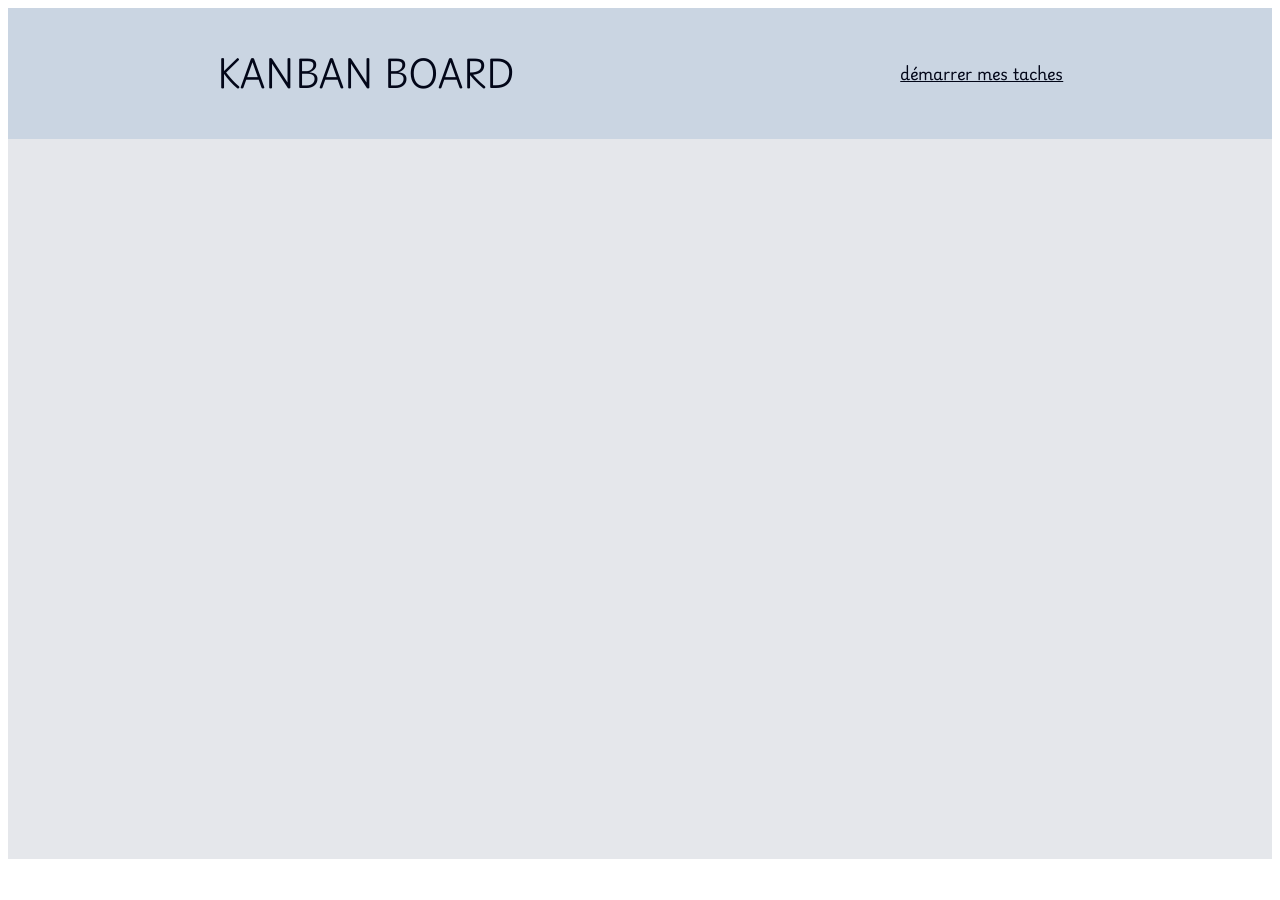
==== accueuil.html @ f99e7bd8 "création d'une page d'accueuil sur une nouvelle branche" ====
<!DOCTYPE html>
<html lang="fr">
  <head>
    <meta charset="UTF-8" />
    <link rel="preconnect" href="https://fonts.googleapis.com" />
    <link rel="preconnect" href="https://fonts.gstatic.com" crossorigin />
    <link
      href="https://fonts.googleapis.com/css2?family=Lexend+Exa:wght@100..900&family=Playwrite+DE+Grund:wght@100..400&display=swap"
      rel="stylesheet"
    />
    <link rel="stylesheet" href="style.css" />
    <meta name="viewport" content="width=device-width, initial-scale=1.0" />
    <title>accueuil kanban</title>
  </head>
  <body>
    <header>
      <h1>Kanban Board</h1>
      <a href="index.html" class="lienAccueuil">démarrer mes taches</a>
    </header>
    <main></main>
    <script src="main.js" type="module"></script>
  </body>
</html>
---- style.css ----
html,
body {
  font-family: "Playwrite DE Grund", cursive;
  font-optical-sizing: auto;
  font-weight: 100;
  font-style: normal;
}

header {
  background-color: oklch(86.9% 0.022 252.894);
  display: flex;
  justify-content: space-around;
  align-items: center;
  padding: 1rem;
}

main {
  background-color: oklch(92.8% 0.006 264.531);
  height: 80vh;
  display: flex;
  justify-content: space-around;
  gap: 10px;
  align-items: center;
  overflow-y: auto;
  overflow-x: auto;
}

.nouvelleListe {
  height: auto;
  width: auto;
  padding: 1rem;
  background-color: oklch(88.2% 0.059 254.128);
  border-radius: 20px;
  border: 1px solid oklch(28.2% 0.091 267.935);
  box-shadow: 5px 5px oklch(27.9% 0.041 260.031);
  display: flex;
  flex-direction: column;
  justify-content: space-around;
}

h1,
h3 {
  text-transform: uppercase;
  color: oklch(12.9% 0.042 264.695);
  text-align: center;
}

.ajouterListe {
  height: 40px;
  font-family: "Playwrite DE Grund", cursive;
  border-radius: 10px;
  cursor: pointer;
  background-color: oklch(88.2% 0.059 254.128);
  border: 1px solid;
}

.ajouterListe:hover {
  animation: pulse-beat-alt1 0.6s ease-in-out;
}
@keyframes pulse-beat-alt1 {
  0% {
    transform: translateY(0) scale(1) rotate(0deg);
  }
  25% {
    transform: translateY(-8px) scale(1.05) rotate(5deg);
  }
  50% {
    transform: translateY(4px) scale(0.95) rotate(-3deg);
  }
  75% {
    transform: translateY(-3px) scale(1.02) rotate(3deg);
  }
  100% {
    transform: translateY(0) scale(1) rotate(0deg);
  }
}

.lienAccueuil {
  font-weight: bold;
  color: oklch(12.9% 0.042 264.695);
}

button {
  font-family: "Playwrite DE Grund", cursive;
  cursor: pointer;
}

.bouttonSupprimerListe {
  margin-top: 0.5rem;
  border-radius: 10px;
  padding: 0.2rem;
  border: 1px solid;
}

.bouttonSupprimerListe:hover {
  background-color: rgb(219, 219, 219);
  color: rgb(247, 70, 70);
  transition: 0.3s;
}

.tache {
  display: flex;
  justify-content: space-around;
  align-items: center;
  background-color: oklch(95.1% 0.026 236.824);
  margin-bottom: 0.5rem;
  font-weight: bold;
  border-radius: 10px;
  border: 1px solid oklch(28.2% 0.091 267.935);
}

.bouttonSupprimerTache {
  padding: 0.2rem;
  height: 50%;
  border: 0;
  background-color: oklch(95.1% 0.026 236.824);
  font-weight: bold;
}

.bouttonSupprimerTache:hover {
  color: rgb(230, 15, 15);
  transition: 0.3s;
}
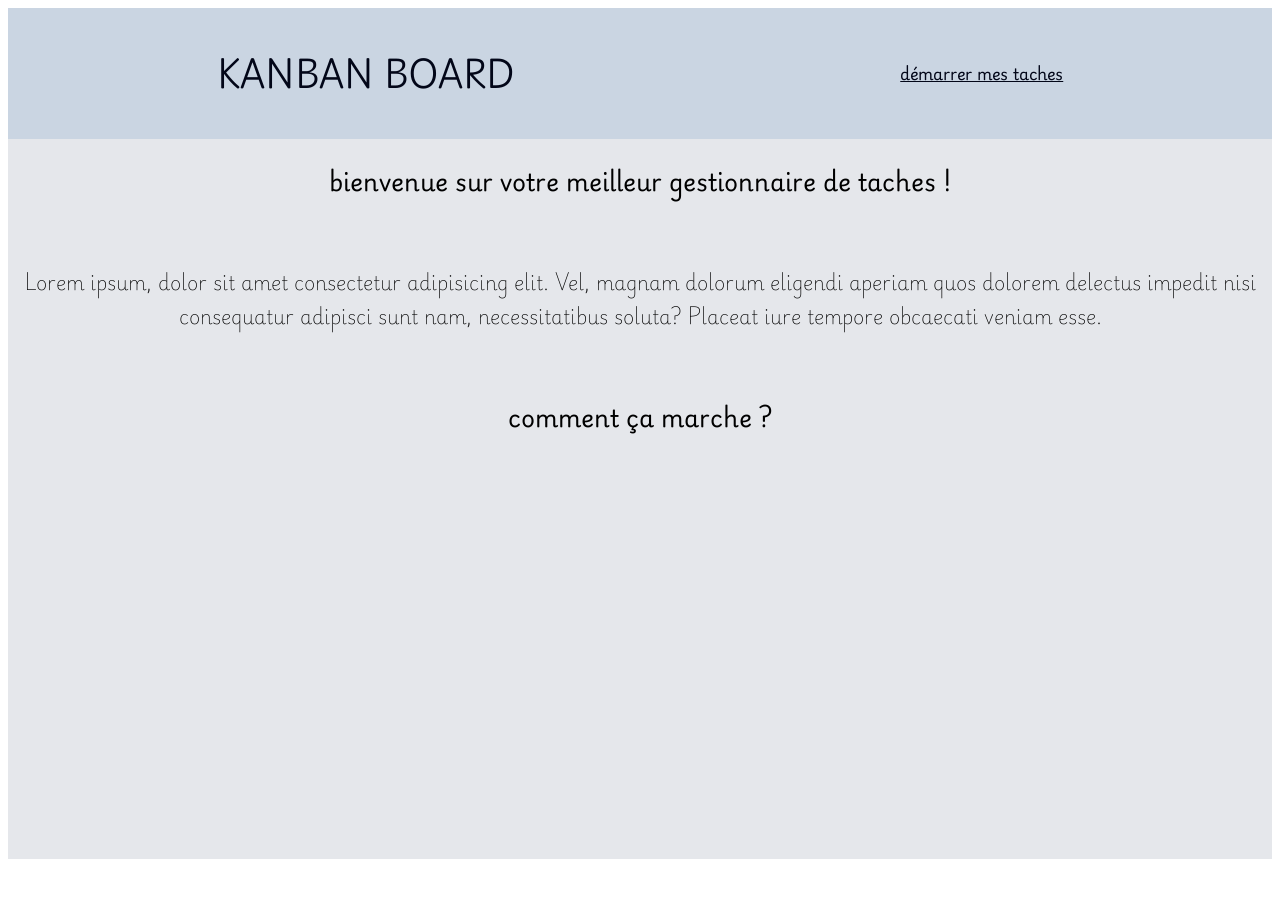
==== commit c63ad6dc: "modif arborescence, ajout d'images au bon format, avancement" ====
--- a/accueuil.html
+++ b/accueuil.html
@@ -17,7 +17,15 @@
       <h1>Kanban Board</h1>
       <a href="index.html" class="lienAccueuil">démarrer mes taches</a>
     </header>
-    <main></main>
-    <script src="main.js" type="module"></script>
+    <main class="mainAccueuil">
+      <h2>bienvenue sur votre meilleur gestionnaire de taches !</h2>
+      <p>
+        Lorem ipsum, dolor sit amet consectetur adipisicing elit. Vel, magnam
+        dolorum eligendi aperiam quos dolorem delectus impedit nisi consequatur
+        adipisci sunt nam, necessitatibus soluta? Placeat iure tempore obcaecati
+        veniam esse.
+      </p>
+      <h2>comment ça marche ?</h2>
+    </main>
   </body>
 </html>
--- a/style.css
+++ b/style.css
@@ -18,11 +18,21 @@
   background-color: oklch(92.8% 0.006 264.531);
   height: 80vh;
   display: flex;
-  justify-content: space-around;
-  gap: 10px;
+  gap: 3rem;
   align-items: center;
   overflow-y: auto;
   overflow-x: auto;
+}
+
+.mainAccueuil {
+  flex-direction: column;
+  gap: 0.5rem;
+}
+
+p {
+  font-size: 1.2rem;
+  text-align: center;
+  padding: 1rem;
 }
 
 .nouvelleListe {
@@ -54,7 +64,8 @@
   border: 1px solid;
 }
 
-.ajouterListe:hover {
+.ajouterListe:hover,
+.lienAccueuil:hover {
   animation: pulse-beat-alt1 0.6s ease-in-out;
 }
 @keyframes pulse-beat-alt1 {
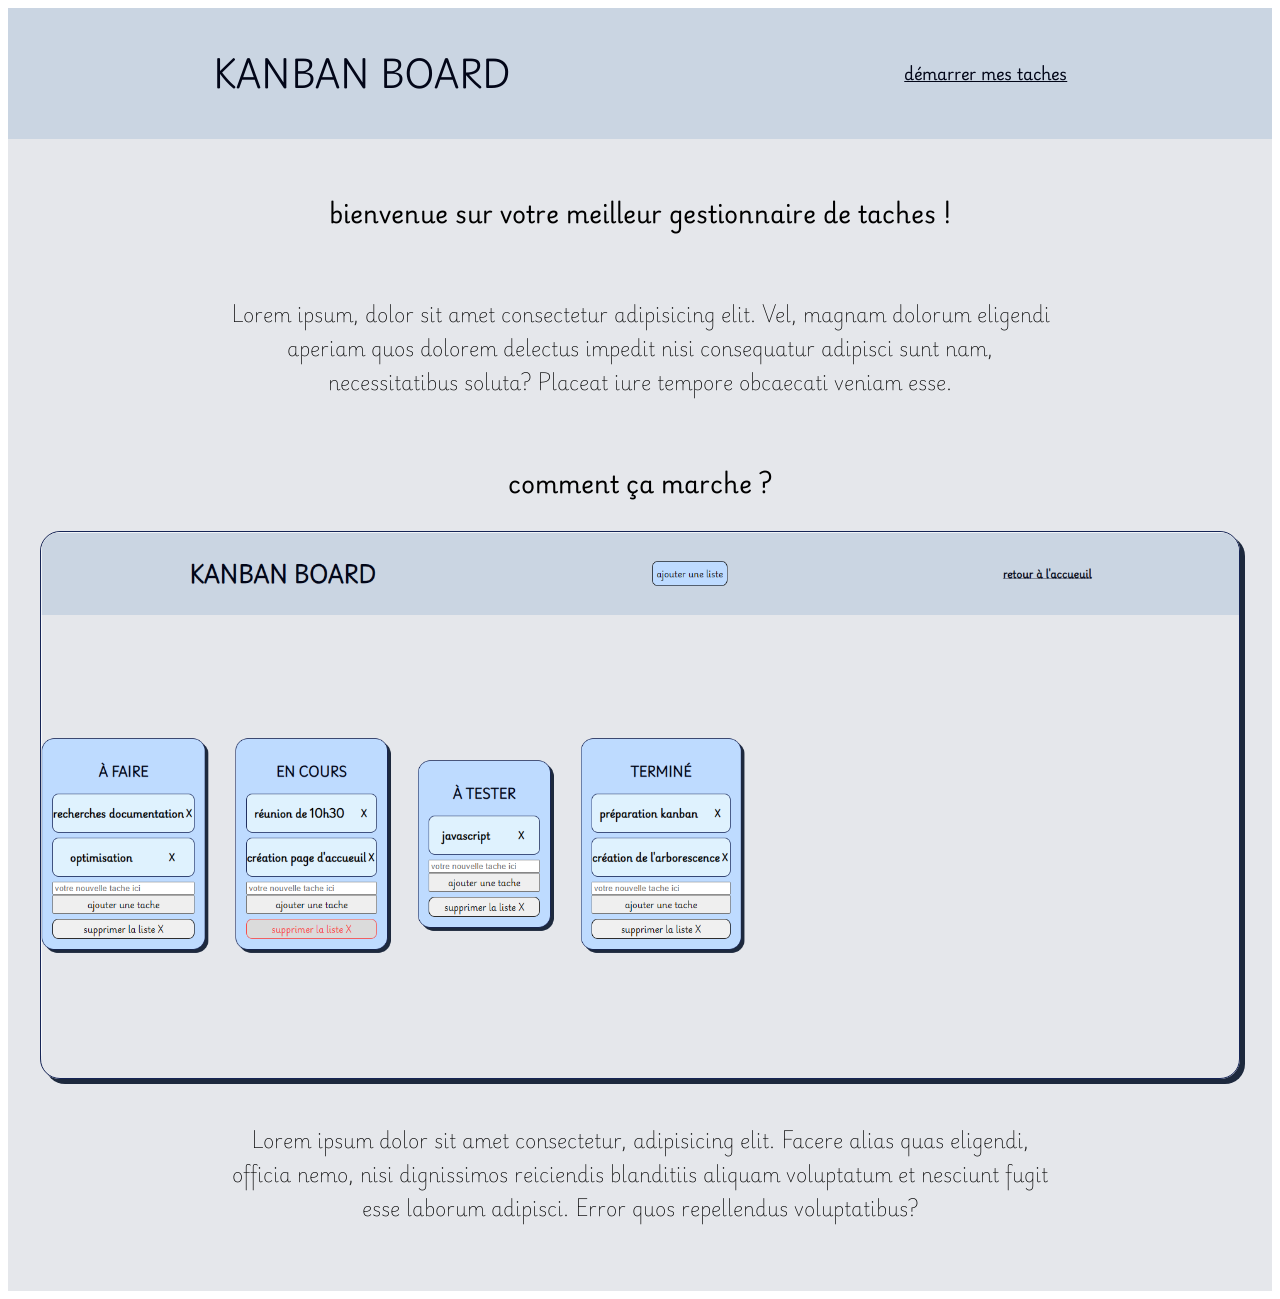
==== commit acfe854f: "optimisation en cours, page accueuil ok" ====
--- a/accueuil.html
+++ b/accueuil.html
@@ -2,6 +2,10 @@
 <html lang="fr">
   <head>
     <meta charset="UTF-8" />
+    <meta
+      name="description"
+      content="tableau kanban, gestionnaire de taches, interface utilisateur, accueuil"
+    />
     <link rel="preconnect" href="https://fonts.googleapis.com" />
     <link rel="preconnect" href="https://fonts.gstatic.com" crossorigin />
     <link
@@ -15,7 +19,7 @@
   <body>
     <header>
       <h1>Kanban Board</h1>
-      <a href="index.html" class="lienAccueuil">démarrer mes taches</a>
+      <a href="index.html">démarrer mes taches</a>
     </header>
     <main class="mainAccueuil">
       <h2>bienvenue sur votre meilleur gestionnaire de taches !</h2>
@@ -26,6 +30,22 @@
         veniam esse.
       </p>
       <h2>comment ça marche ?</h2>
+      <picture>
+        <source srcset="images/image-accueuil-1 WebP.webp" type="image/webp" />
+        <source srcset="images/image-accueuil-1 PNG.png" type="image/png" />
+        <img
+          src="images/image-accueuil-1 PNG.png"
+          alt="capture d'écran de l'application en fonctionement "
+          width="1904"
+          height="857"
+        />
+      </picture>
+      <p>
+        Lorem ipsum dolor sit amet consectetur, adipisicing elit. Facere alias
+        quas eligendi, officia nemo, nisi dignissimos reiciendis blanditiis
+        aliquam voluptatum et nesciunt fugit esse laborum adipisci. Error quos
+        repellendus voluptatibus?
+      </p>
     </main>
   </body>
 </html>
--- a/style.css
+++ b/style.css
@@ -10,6 +10,8 @@
   background-color: oklch(86.9% 0.022 252.894);
   display: flex;
   justify-content: space-around;
+  gap: 1rem;
+
   align-items: center;
   padding: 1rem;
 }
@@ -20,19 +22,37 @@
   display: flex;
   gap: 3rem;
   align-items: center;
-  overflow-y: auto;
-  overflow-x: auto;
+  padding: 2rem;
 }
 
 .mainAccueuil {
+  height: auto;
   flex-direction: column;
   gap: 0.5rem;
+}
+
+.mainIndex {
+  overflow-y: auto;
+  overflow-x: auto;
 }
 
 p {
   font-size: 1.2rem;
   text-align: center;
   padding: 1rem;
+  width: 70%;
+}
+
+picture {
+  border: 1px solid oklch(28.2% 0.091 267.935);
+  box-shadow: 5px 5px oklch(27.9% 0.041 260.031);
+  border-radius: 20px;
+}
+
+img {
+  height: auto;
+  width: 100%;
+  border-radius: 20px;
 }
 
 .nouvelleListe {
@@ -56,16 +76,16 @@
 }
 
 .ajouterListe {
-  height: 40px;
   font-family: "Playwrite DE Grund", cursive;
   border-radius: 10px;
   cursor: pointer;
   background-color: oklch(88.2% 0.059 254.128);
   border: 1px solid;
+  padding: 0.5rem;
 }
 
 .ajouterListe:hover,
-.lienAccueuil:hover {
+a:hover {
   animation: pulse-beat-alt1 0.6s ease-in-out;
 }
 @keyframes pulse-beat-alt1 {
@@ -86,7 +106,7 @@
   }
 }
 
-.lienAccueuil {
+a {
   font-weight: bold;
   color: oklch(12.9% 0.042 264.695);
 }
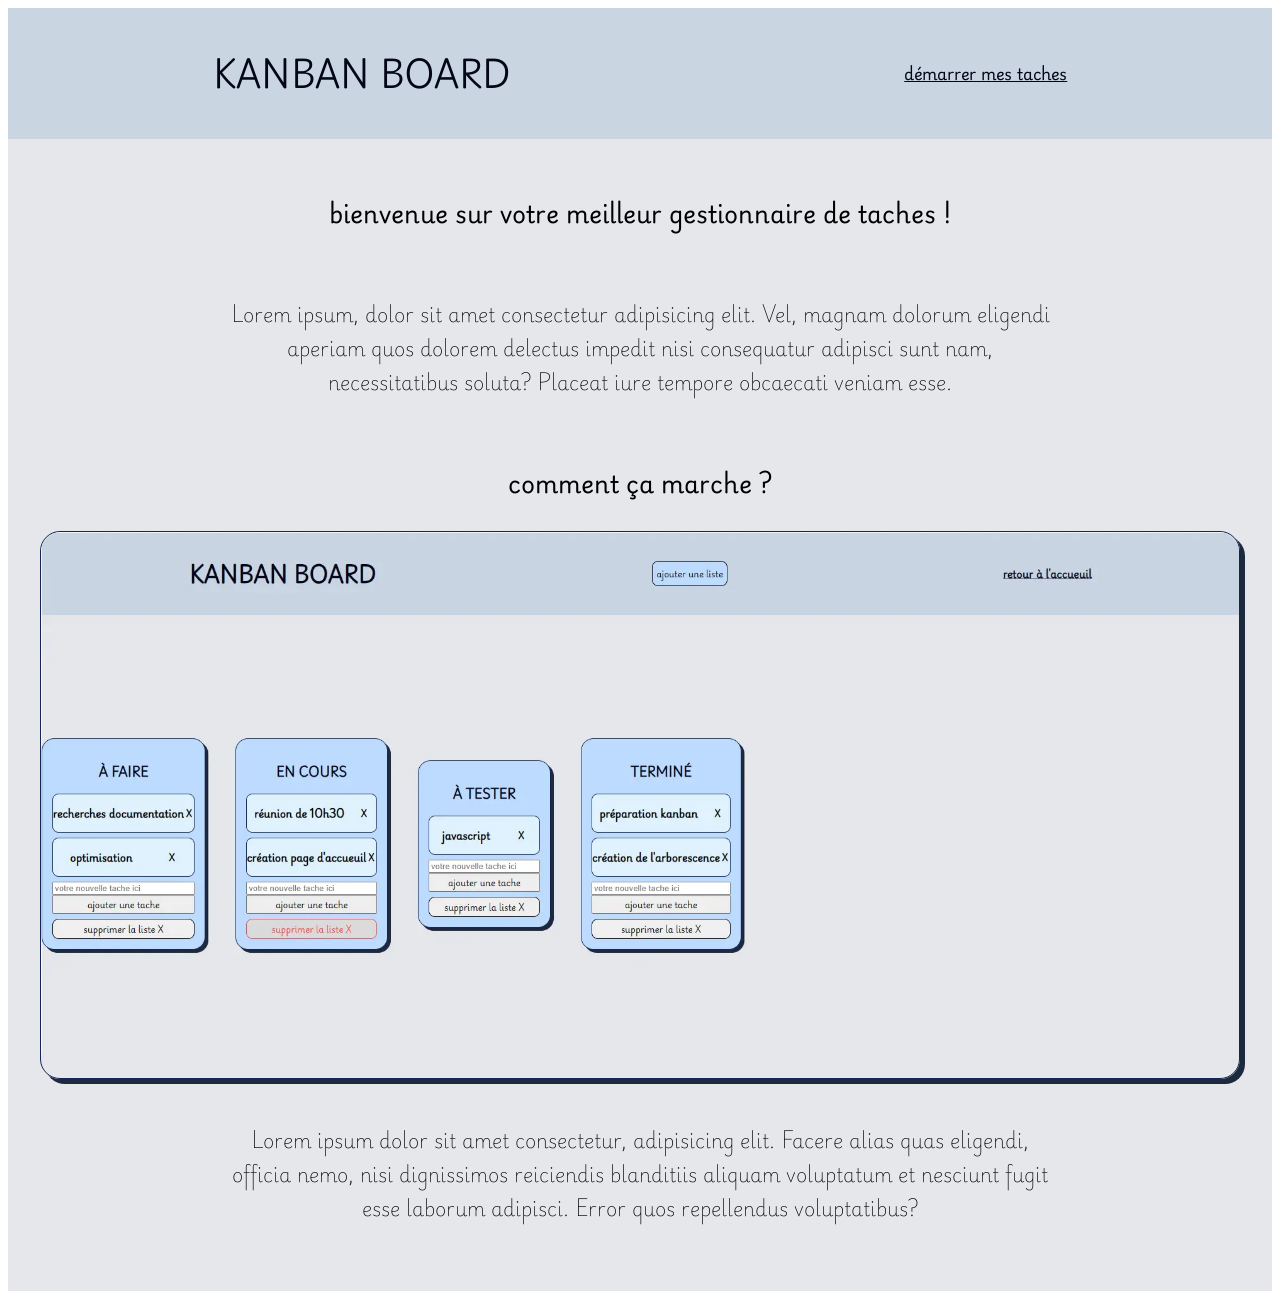
==== commit 7f7a6dd7: "modifications noms de fichiers image et optimisation" ====
--- a/accueuil.html
+++ b/accueuil.html
@@ -17,11 +17,16 @@
     <title>accueuil kanban</title>
   </head>
   <body>
-    <header>
+    <header
+      aria-label="en-tete avec titre et lien vers la page de gestionnaire de taches"
+    >
       <h1>Kanban Board</h1>
       <a href="index.html">démarrer mes taches</a>
     </header>
-    <main class="mainAccueuil">
+    <main
+      class="mainAccueuil"
+      aria-label="section explicative de l'application"
+    >
       <h2>bienvenue sur votre meilleur gestionnaire de taches !</h2>
       <p>
         Lorem ipsum, dolor sit amet consectetur adipisicing elit. Vel, magnam
@@ -31,8 +36,8 @@
       </p>
       <h2>comment ça marche ?</h2>
       <picture>
-        <source srcset="images/image-accueuil-1 WebP.webp" type="image/webp" />
-        <source srcset="images/image-accueuil-1 PNG.png" type="image/png" />
+        <source srcset="images/image-accueuil-1-WebP.webp" type="image/webp" />
+        <source srcset="images/image-accueuil-1-PNG.png" type="image/png" />
         <img
           src="images/image-accueuil-1 PNG.png"
           alt="capture d'écran de l'application en fonctionement "
--- a/style.css
+++ b/style.css
@@ -69,7 +69,7 @@
 }
 
 h1,
-h3 {
+.nouvelleListe {
   text-transform: uppercase;
   color: oklch(12.9% 0.042 264.695);
   text-align: center;
@@ -152,3 +152,7 @@
   color: rgb(230, 15, 15);
   transition: 0.3s;
 }
+
+.titreTache {
+  height: 24px;
+}
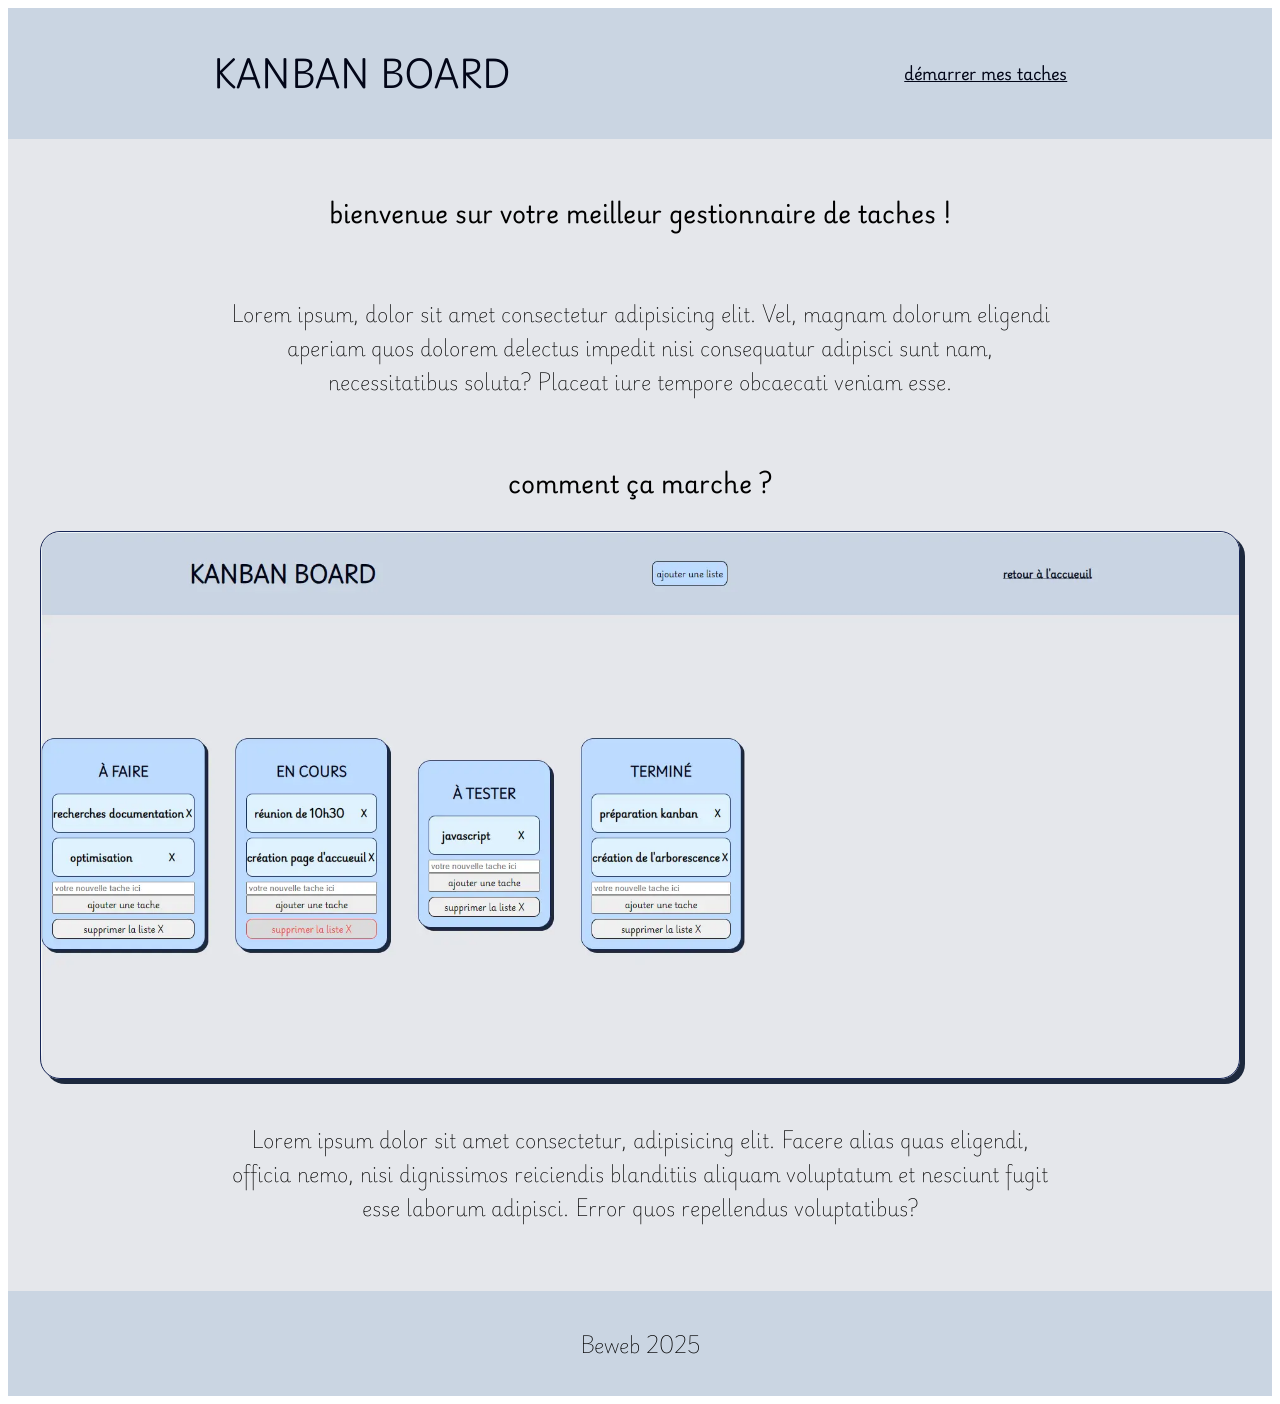
==== commit f2d0efa6: "création d'un footer avec son aria-label" ====
--- a/accueuil.html
+++ b/accueuil.html
@@ -52,5 +52,10 @@
         repellendus voluptatibus?
       </p>
     </main>
+    <footer
+      aria-label="pied de page avec lien vers la page de gestion des taches "
+    >
+      <p>Beweb 2025</p>
+    </footer>
   </body>
 </html>
--- a/style.css
+++ b/style.css
@@ -69,7 +69,7 @@
 }
 
 h1,
-.nouvelleListe {
+.nomDeLaListe {
   text-transform: uppercase;
   color: oklch(12.9% 0.042 264.695);
   text-align: center;
@@ -156,3 +156,10 @@
 .titreTache {
   height: 24px;
 }
+
+footer {
+  display: flex;
+  align-items: center;
+  justify-content: center;
+  background-color: oklch(86.9% 0.022 252.894);
+}
